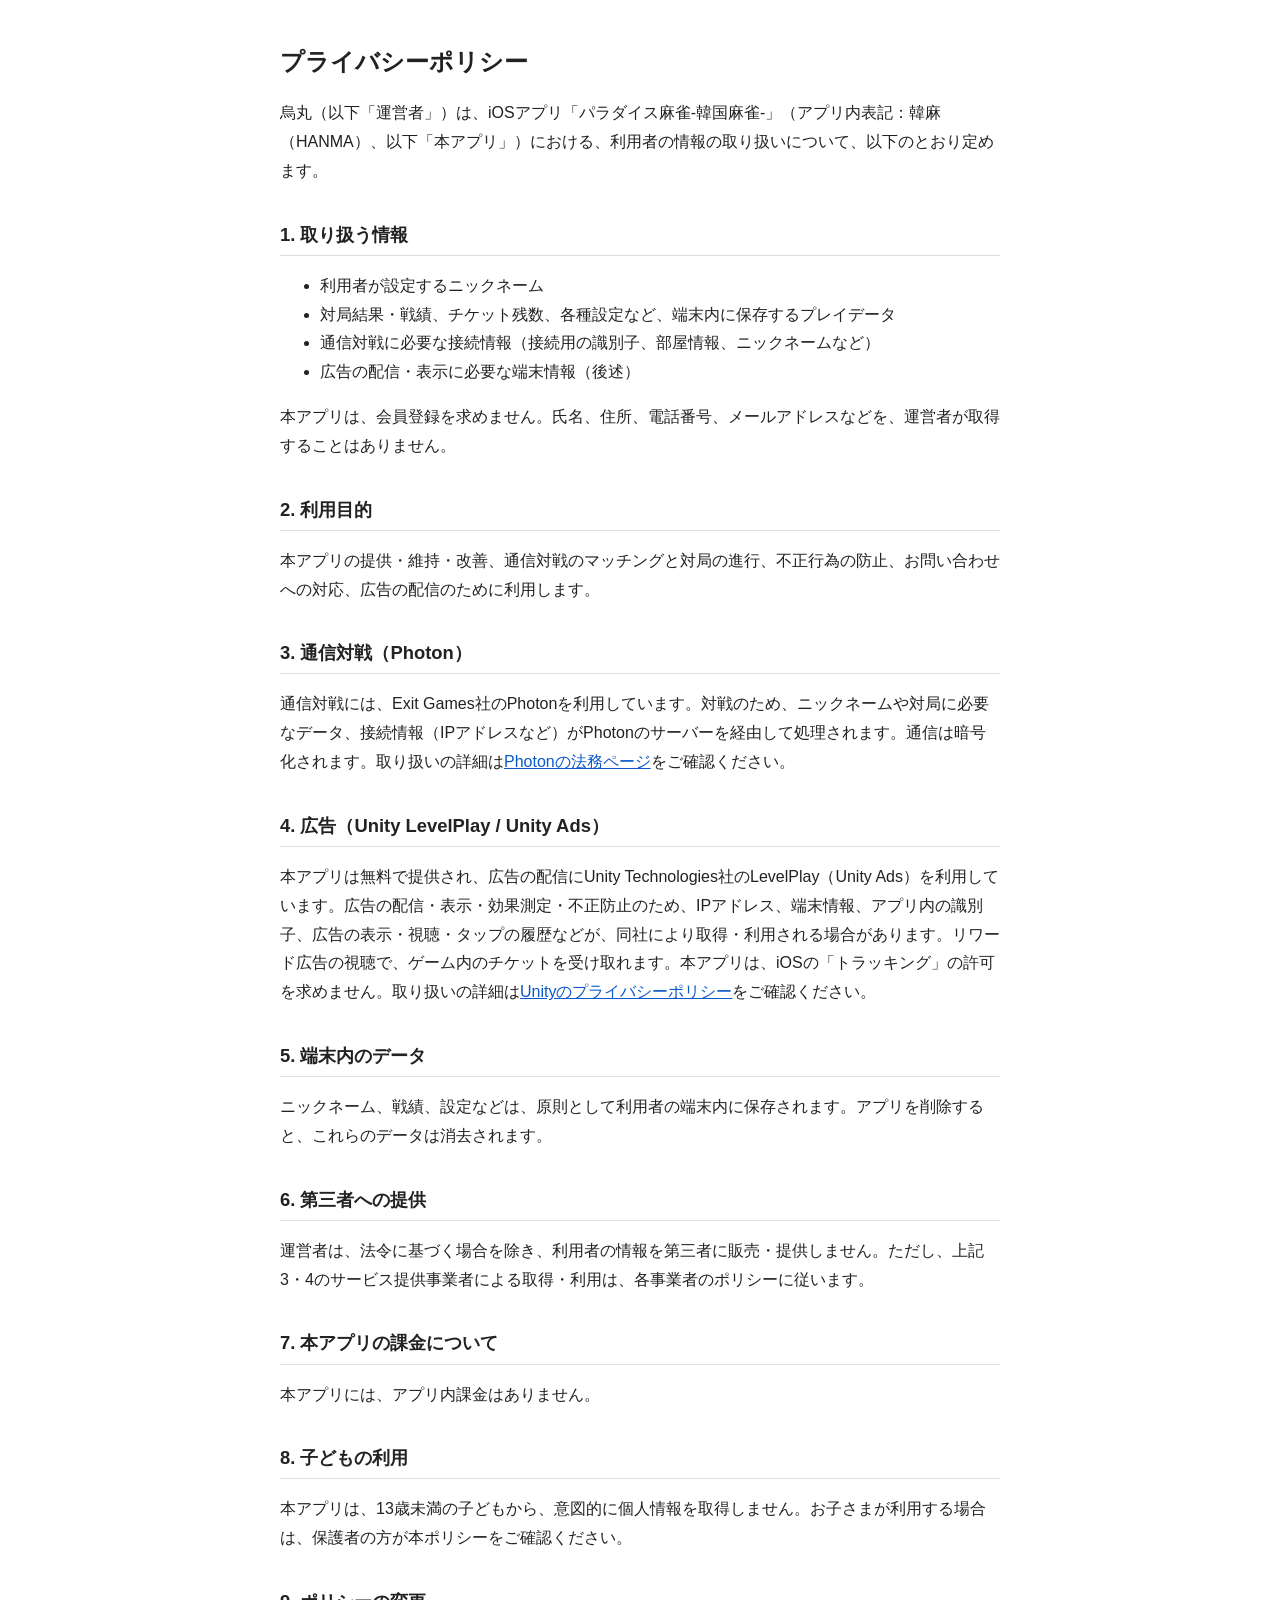
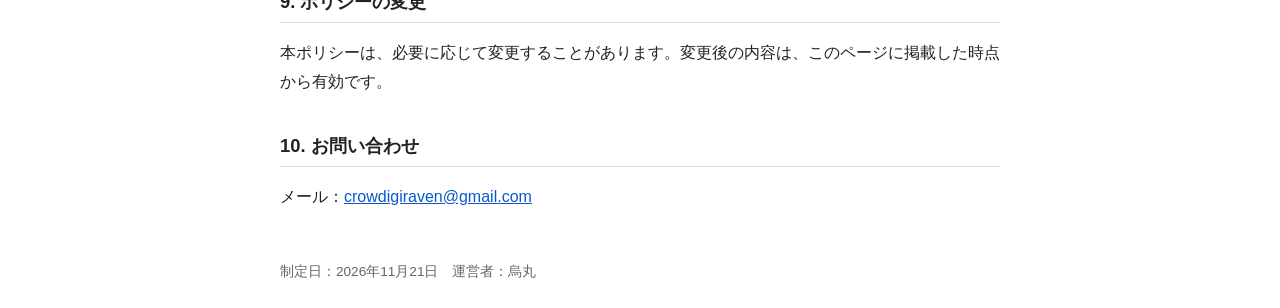
==== privacy.html @ 2bdda6a2 "Add privacy policy page in Japanese" ====
<!doctype html><html lang="ja"><head><meta charset="utf-8"><meta name="viewport" content="width=device-width,initial-scale=1"><title>プライバシーポリシー - パラダイス麻雀-韓国麻雀-</title><link rel="stylesheet" href="style.css"></head><body>
<h1>プライバシーポリシー</h1>
<p>烏丸（以下「運営者」）は、iOSアプリ「パラダイス麻雀-韓国麻雀-」（アプリ内表記：韓麻（HANMA）、以下「本アプリ」）における、利用者の情報の取り扱いについて、以下のとおり定めます。</p>
<h2>1. 取り扱う情報</h2>
<ul>
<li>利用者が設定するニックネーム</li>
<li>対局結果・戦績、チケット残数、各種設定など、端末内に保存するプレイデータ</li>
<li>通信対戦に必要な接続情報（接続用の識別子、部屋情報、ニックネームなど）</li>
<li>広告の配信・表示に必要な端末情報（後述）</li>
</ul>
<p>本アプリは、会員登録を求めません。氏名、住所、電話番号、メールアドレスなどを、運営者が取得することはありません。</p>
<h2>2. 利用目的</h2>
<p>本アプリの提供・維持・改善、通信対戦のマッチングと対局の進行、不正行為の防止、お問い合わせへの対応、広告の配信のために利用します。</p>
<h2>3. 通信対戦（Photon）</h2>
<p>通信対戦には、Exit Games社のPhotonを利用しています。対戦のため、ニックネームや対局に必要なデータ、接続情報（IPアドレスなど）がPhotonのサーバーを経由して処理されます。通信は暗号化されます。取り扱いの詳細は<a href="https://www.photonengine.com/en-US/Legal">Photonの法務ページ</a>をご確認ください。</p>
<h2>4. 広告（Unity LevelPlay / Unity Ads）</h2>
<p>本アプリは無料で提供され、広告の配信にUnity Technologies社のLevelPlay（Unity Ads）を利用しています。広告の配信・表示・効果測定・不正防止のため、IPアドレス、端末情報、アプリ内の識別子、広告の表示・視聴・タップの履歴などが、同社により取得・利用される場合があります。リワード広告の視聴で、ゲーム内のチケットを受け取れます。本アプリは、iOSの「トラッキング」の許可を求めません。取り扱いの詳細は<a href="https://unity.com/legal/privacy-policy">Unityのプライバシーポリシー</a>をご確認ください。</p>
<h2>5. 端末内のデータ</h2>
<p>ニックネーム、戦績、設定などは、原則として利用者の端末内に保存されます。アプリを削除すると、これらのデータは消去されます。</p>
<h2>6. 第三者への提供</h2>
<p>運営者は、法令に基づく場合を除き、利用者の情報を第三者に販売・提供しません。ただし、上記3・4のサービス提供事業者による取得・利用は、各事業者のポリシーに従います。</p>
<h2>7. 本アプリの課金について</h2>
<p>本アプリには、アプリ内課金はありません。</p>
<h2>8. 子どもの利用</h2>
<p>本アプリは、13歳未満の子どもから、意図的に個人情報を取得しません。お子さまが利用する場合は、保護者の方が本ポリシーをご確認ください。</p>
<h2>9. ポリシーの変更</h2>
<p>本ポリシーは、必要に応じて変更することがあります。変更後の内容は、このページに掲載した時点から有効です。</p>
<h2>10. お問い合わせ</h2>
<p>メール：<a href="mailto:crowdigiraven@gmail.com">crowdigiraven@gmail.com</a></p>
<footer>制定日：2026年11月21日　運営者：烏丸</footer></body></html>
---- style.css ----
body{font-family:-apple-system,"Hiragino Sans","Yu Gothic",sans-serif;line-height:1.8;max-width:720px;margin:0 auto;padding:24px 16px;color:#222;background:#fff}
h1{font-size:1.5rem}h2{font-size:1.15rem;margin-top:2rem;border-bottom:1px solid #ddd;padding-bottom:4px}
a{color:#0a58ca}footer{margin-top:3rem;font-size:.85rem;color:#666}
@media(prefers-color-scheme:dark){body{background:#111;color:#eee}h2{border-color:#444}a{color:#6ea8fe}footer{color:#aaa}}
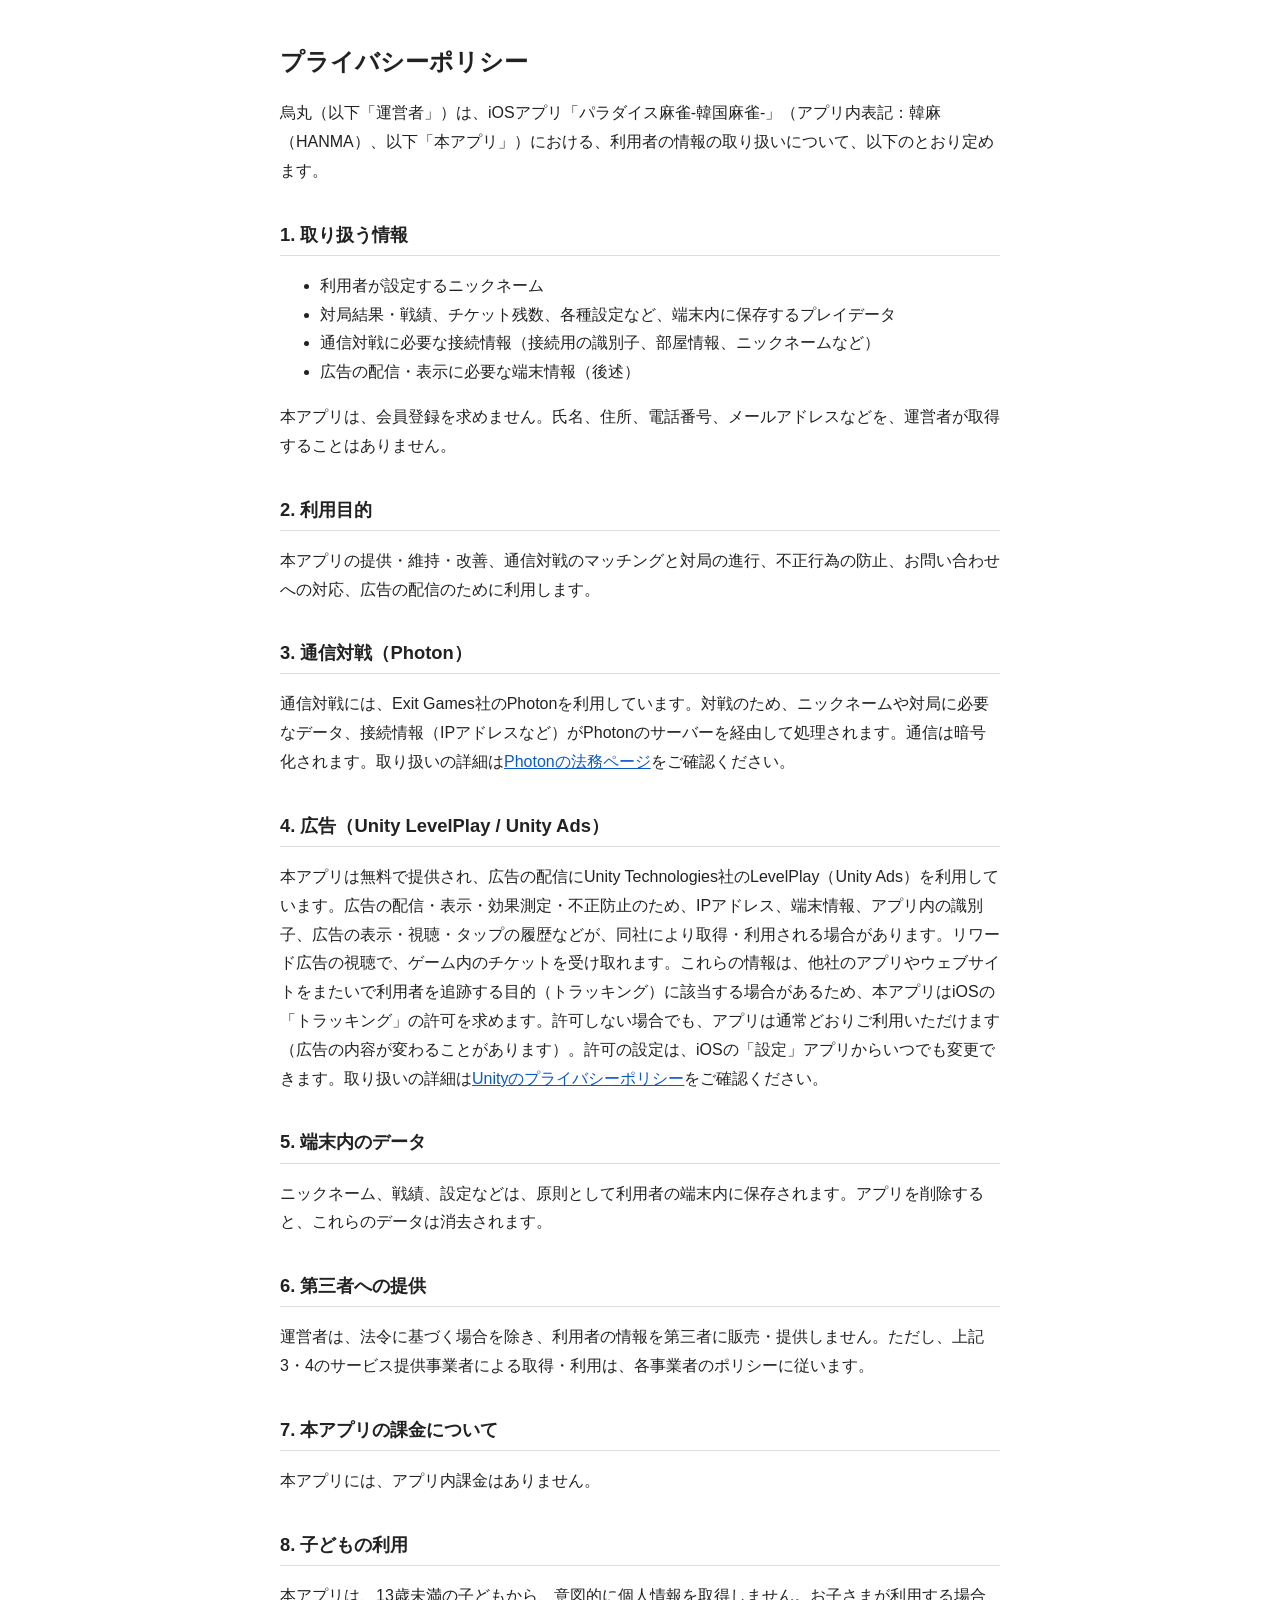
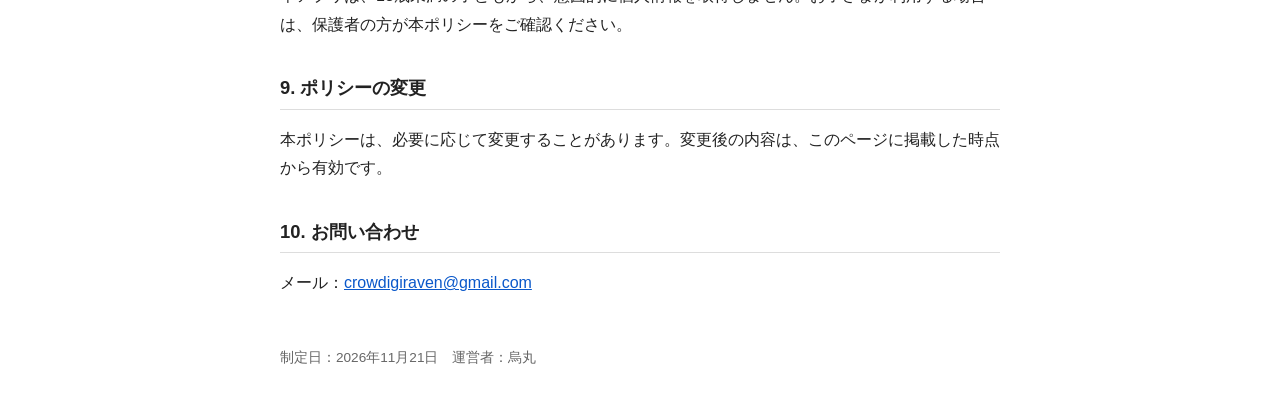
==== commit d782a351: "Revise advertising policy for Unity Update privacy policy: ATT tracking permissionAds Updated advert" ====
--- a/privacy.html
+++ b/privacy.html
@@ -14,7 +14,7 @@
 <h2>3. 通信対戦（Photon）</h2>
 <p>通信対戦には、Exit Games社のPhotonを利用しています。対戦のため、ニックネームや対局に必要なデータ、接続情報（IPアドレスなど）がPhotonのサーバーを経由して処理されます。通信は暗号化されます。取り扱いの詳細は<a href="https://www.photonengine.com/en-US/Legal">Photonの法務ページ</a>をご確認ください。</p>
 <h2>4. 広告（Unity LevelPlay / Unity Ads）</h2>
-<p>本アプリは無料で提供され、広告の配信にUnity Technologies社のLevelPlay（Unity Ads）を利用しています。広告の配信・表示・効果測定・不正防止のため、IPアドレス、端末情報、アプリ内の識別子、広告の表示・視聴・タップの履歴などが、同社により取得・利用される場合があります。リワード広告の視聴で、ゲーム内のチケットを受け取れます。本アプリは、iOSの「トラッキング」の許可を求めません。取り扱いの詳細は<a href="https://unity.com/legal/privacy-policy">Unityのプライバシーポリシー</a>をご確認ください。</p>
+<p>本アプリは無料で提供され、広告の配信にUnity Technologies社のLevelPlay（Unity Ads）を利用しています。広告の配信・表示・効果測定・不正防止のため、IPアドレス、端末情報、アプリ内の識別子、広告の表示・視聴・タップの履歴などが、同社により取得・利用される場合があります。リワード広告の視聴で、ゲーム内のチケットを受け取れます。これらの情報は、他社のアプリやウェブサイトをまたいで利用者を追跡する目的（トラッキング）に該当する場合があるため、本アプリはiOSの「トラッキング」の許可を求めます。許可しない場合でも、アプリは通常どおりご利用いただけます（広告の内容が変わることがあります）。許可の設定は、iOSの「設定」アプリからいつでも変更できます。取り扱いの詳細は<a href="https://unity.com/legal/privacy-policy">Unityのプライバシーポリシー</a>をご確認ください。</p>
 <h2>5. 端末内のデータ</h2>
 <p>ニックネーム、戦績、設定などは、原則として利用者の端末内に保存されます。アプリを削除すると、これらのデータは消去されます。</p>
 <h2>6. 第三者への提供</h2>
